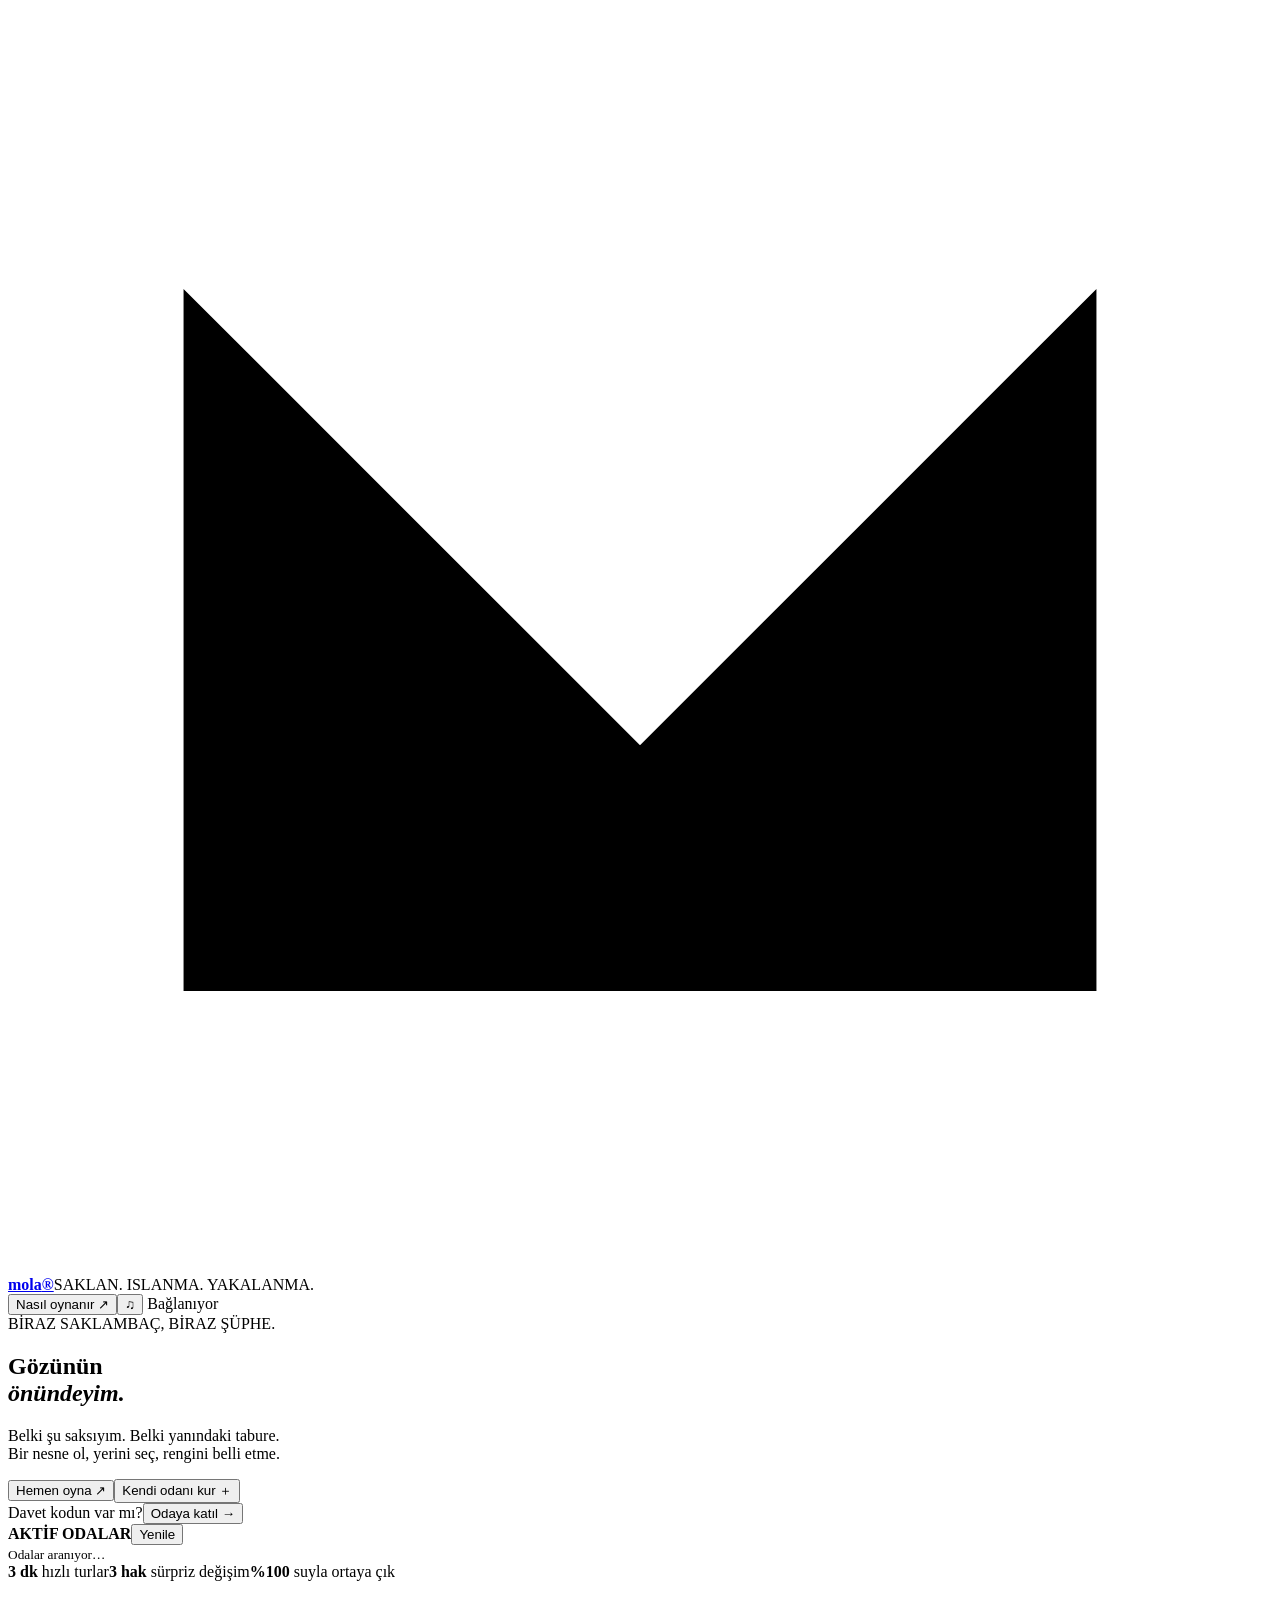
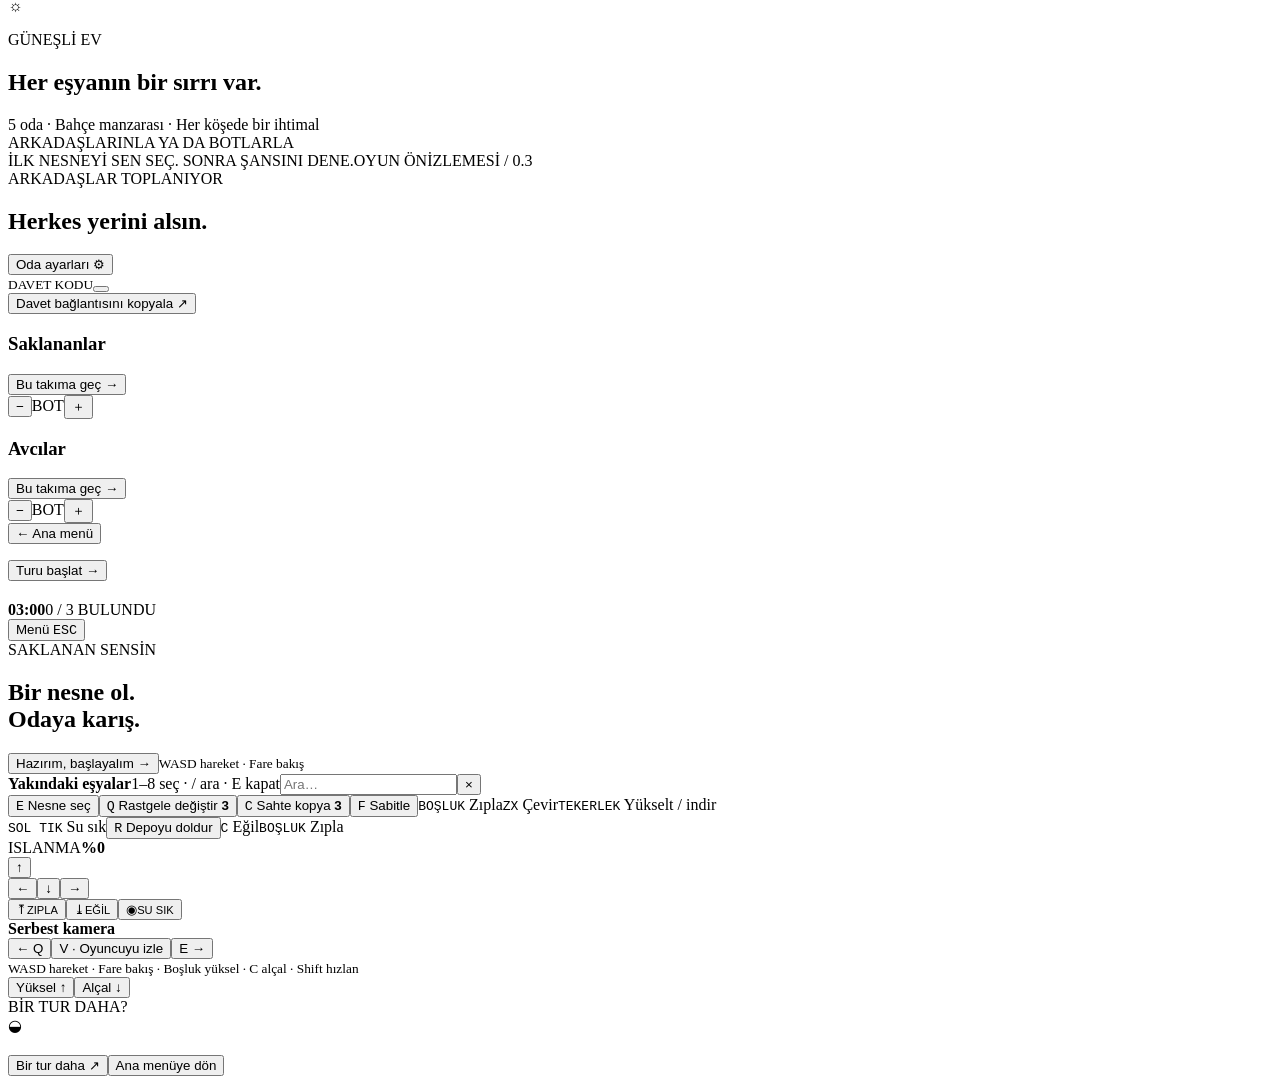
==== public/index.html @ 7c11d764 "Merge pull request #4 from alper50/main water drop affect, new character, physics improvements" ====
<!doctype html>
<html lang="tr"><head><meta charset="UTF-8"><meta name="viewport" content="width=device-width,initial-scale=1"><meta name="theme-color" content="#eee9dd"><title>MOLA — Gözünün önündeyim.</title><link rel="stylesheet" href="/style.css"></head><body>
<div id="scene"></div><div class="menu-shade"></div>
<header id="header"><a class="brand" href="/" aria-label="Mola ana sayfa"><svg viewBox="0 0 36 36" aria-hidden="true"><path d="M5 28V8l13 13L31 8v20"/></svg><b>mola<span>®</span></b></a><span class="brand-note">SAKLAN. ISLANMA. YAKALANMA.</span><nav><button id="help" class="text-btn">Nasıl oynanır <span>↗</span></button><button id="sound" class="round-btn" aria-label="Sesi aç">♫</button><span id="connection"><i></i> Bağlanıyor</span></nav></header>
<main id="home"><section class="hero"><div class="eyebrow"><i></i> BİRAZ SAKLAMBAÇ, BİRAZ ŞÜPHE.</div><h1>Gözünün<br><em>önündeyim.</em></h1><p>Belki şu saksıyım. Belki yanındaki tabure.<br>Bir nesne ol, yerini seç, rengini belli etme.</p><button id="quick" class="primary">Hemen oyna <span>↗</span></button><button id="create" class="secondary">Kendi odanı kur <span>＋</span></button><div class="join-line"><span>Davet kodun var mı?</span><button id="join-open" class="text-btn">Odaya katıl →</button></div><section class="room-browser" aria-labelledby="rooms-title"><div><strong id="rooms-title">AKTİF ODALAR</strong><button id="rooms-refresh" class="text-btn">Yenile</button></div><div id="active-rooms"><small>Odalar aranıyor…</small></div></section><div class="quick-facts"><span><b>3 dk</b> hızlı turlar</span><span><b>3 hak</b> sürpriz değişim</span><span><b>%100</b> suyla ortaya çık</span></div><p id="error" role="alert"></p></section><aside class="room-caption"><span class="sun-icon">☼</span><div><p>GÜNEŞLİ EV</p><h2>Her eşyanın bir sırrı var.</h2><span>5 oda · Bahçe manzarası · Her köşede bir ihtimal</span></div></aside><footer><div><span class="live-dot"></span> ARKADAŞLARINLA YA DA BOTLARLA</div><span>İLK NESNEYİ SEN SEÇ. SONRA ŞANSINI DENE.</span><span class="version">OYUN ÖNİZLEMESİ / 0.3</span></footer></main>
<section id="lobby" class="overlay hidden"><div class="lobby-panel"><div class="panel-top"><div><div class="eyebrow">ARKADAŞLAR TOPLANIYOR</div><h2>Herkes yerini alsın.</h2></div><button id="settings-open" class="secondary small">Oda ayarları ⚙</button></div><div class="room-bar"><div><small>DAVET KODU</small><button id="copy" title="Davet bağlantısını kopyala"></button></div><span id="lobby-settings"></span><button id="invite" class="text-btn">Davet bağlantısını kopyala ↗</button></div><div class="teams"><section><div class="team-heading"><h3><i class="hider-dot"></i> Saklananlar</h3><span id="hider-count"></span></div><div id="hider-roster" class="roster"></div><div class="team-actions"><button id="choose-hider" class="text-btn">Bu takıma geç →</button><div class="bot-controls"><button data-bot="hider" data-delta="-1" aria-label="Bir saklanan bot çıkar">−</button><span>BOT</span><button data-bot="hider" data-delta="1" aria-label="Bir saklanan bot ekle">＋</button></div></div></section><section><div class="team-heading"><h3><i class="hunter-dot"></i> Avcılar</h3><span id="hunter-count"></span></div><div id="hunter-roster" class="roster"></div><div class="team-actions"><button id="choose-hunter" class="text-btn">Bu takıma geç →</button><div class="bot-controls"><button data-bot="hunter" data-delta="-1" aria-label="Bir avcı bot çıkar">−</button><span>BOT</span><button data-bot="hunter" data-delta="1" aria-label="Bir avcı bot ekle">＋</button></div></div></section></div><div class="lobby-bottom"><button class="text-btn exit">← Ana menü</button><p id="waiting"></p><button id="start" class="primary">Turu başlat <span>→</span></button></div><p id="lobby-error" role="alert"></p></div></section>
<section id="hud" class="hidden"><div class="hud-top"><div class="role-block"><span class="eyebrow" id="phase"></span><h2 id="objective"></h2><span id="mini-objective"></span></div><div class="timer-block"><b id="timer">03:00</b><span id="score">0 / 3 BULUNDU</span></div><button id="pause" class="glass-btn">Menü <kbd>ESC</kbd></button></div><div id="crosshair"><i></i></div><div id="notification" role="status"></div><div id="hit-feedback"></div><div id="aim-label"></div><div id="brief-card" class="brief-card"><span class="eyebrow" id="brief-label">SAKLANAN SENSİN</span><h2 id="brief-title">Bir nesne ol.<br>Odaya karış.</h2><p id="brief-text"></p><div id="brief-rule"></div><button id="enter" class="primary">Hazırım, başlayalım <span>→</span></button><small id="look-help">WASD hareket · Fare bakış</small></div><div id="picker" class="hidden"><div class="picker-heading"><strong>Yakındaki eşyalar</strong><span id="picker-hint">1–8 seç · / ara · E kapat</span><label class="prop-search-label"><input id="prop-search" type="search" placeholder="Ara…" autocomplete="off"></label><button id="picker-close" aria-label="Nesne seçimini kapat">×</button></div><div id="nearby-props"></div></div><div class="hud-bottom"><div id="team-status"></div><div id="controls-hider" class="controls"><button id="pick-button"><kbd>E</kbd> Nesne seç</button><button id="shuffle-button"><kbd>Q</kbd> Rastgele değiştir <b id="change-count">3</b></button><button id="decoy-button" title="Turda 3 kez: kalıcı kopya bırak, uzaklaş"><kbd>C</kbd> Sahte kopya <b id="decoy-count">3</b></button><button id="lock-button"><kbd>F</kbd> <span>Sabitle</span></button><span><kbd>BOŞLUK</kbd> Zıpla</span><span><kbd>Z</kbd><kbd>X</kbd> Çevir</span><span><kbd>TEKERLEK</kbd> Yükselt / indir</span></div><div id="controls-hunter" class="controls"><span><kbd>SOL TIK</kbd> Su sık</span><button id="reload-button"><kbd>R</kbd> Depoyu doldur</button><span><kbd>C</kbd> Eğil</span><span><kbd>BOŞLUK</kbd> Zıpla</span></div><div class="meter"><div><span id="meter-label">ISLANMA</span><b id="meter-value">%0</b></div><div class="meter-track"><i id="meter-fill"></i></div><small id="meter-note"></small></div></div><div id="touch-controls"><div class="touch-move"><button data-key="w">↑</button><div><button data-key="a">←</button><button data-key="s">↓</button><button data-key="d">→</button></div></div><div class="touch-actions"><button id="touch-jump" data-key=" ">⤒<small>ZIPLA</small></button><button id="touch-crouch" data-key="c" class="hidden">⤓<small>EĞİL</small></button><button id="touch-fire">◉<small>SU SIK</small></button></div></div><div id="found-card" class="hidden"><strong id="spectator-label" aria-live="polite">Serbest kamera</strong><div class="spectator-buttons"><button id="spectator-prev" class="glass-btn" aria-label="Önceki oyuncu">← Q</button><button id="spectator-toggle" class="glass-btn">V · Oyuncuyu izle</button><button id="spectator-next" class="glass-btn" aria-label="Sonraki oyuncu">E →</button></div><small>WASD hareket · Fare bakış · Boşluk yüksel · C alçal · Shift hızlan</small><div class="spectator-touch"><button data-key=" " class="glass-btn">Yüksel ↑</button><button data-key="c" class="glass-btn">Alçal ↓</button></div></div></section>
<section id="result" class="overlay hidden"><div class="result-panel"><div class="eyebrow">BİR TUR DAHA?</div><div class="result-symbol">◒</div><h2 id="winner"></h2><p id="result-text"></p><div id="result-roster"></div><button id="again" class="primary">Bir tur daha <span>↗</span></button><button class="text-btn exit">Ana menüye dön</button></div></section>
<dialog id="play-dialog"><button class="close" data-close="play-dialog" aria-label="Kapat">×</button><div class="eyebrow" id="play-eyebrow">BİR TARAF SEÇ</div><h2 id="play-title">Bugün kim olacaksın?</h2><p class="muted" id="play-description">3'e 3 hızlı oyun. Eksik yerleri botlar tamamlar.</p><label class="field">OYUNDAKİ ADIN<input id="name" maxlength="18" value="Misafir" autocomplete="nickname"></label><div class="role-options"><button data-role="hider" class="selected" aria-pressed="true"><b>◈</b><strong>Saklanan</strong><span>Bir nesne ol.<br>Avcıları yanılt.</span></button><button data-role="hunter" aria-pressed="false"><b>⌖</b><strong>Avcı</strong><span>Su tabancanı al.<br>Şüpheli eşyaları bul.</span></button></div><div id="skin-field" class="map-selector compact"><span class="field-label">AVCI KARAKTERİN</span><div id="skin-grid" class="skin-grid" role="radiogroup" aria-label="Avcı karakteri seç"></div><small class="map-hint">Avcı olduğun turlarda bu karakteri kullanırsın; oturum boyunca değişmez.</small></div><div id="quick-map-field" class="map-selector compact"><span class="field-label">HARİTA</span><div id="quick-map-grid" class="map-grid" role="radiogroup" aria-label="Harita seç"></div></div><label id="join-code-field" class="field hidden">DAVET KODU<input id="code" maxlength="4" inputmode="numeric" pattern="[0-9]*" placeholder="4 haneli oda kodu" autocomplete="off"></label><button id="confirm-play" class="primary">Odaya gir <span>→</span></button><p id="play-error" role="alert"></p></dialog>
<dialog id="settings-dialog"><button class="close" data-close="settings-dialog" aria-label="Kapat">×</button><div class="eyebrow">OYUNUN KURALLARI SENDE</div><h2 id="settings-title">Kendi odanı kur.</h2><p class="muted">Küçük bir düello ya da kalabalık bir saklambaç.</p><div class="map-selector"><h3 class="settings-section">Mekân</h3><span class="field-label">HARİTA</span><div id="map-grid" class="map-grid" role="radiogroup" aria-label="Harita seç"></div><small class="map-hint">Konsept görselleri · oyun içi görüntü değildir</small><label class="field">TURLAR ARASINDA<select id="map-rotate"><option value="1" selected>Takımlar değişince harita da değişsin</option><option value="0">Hep aynı haritada kal</option></select><small>Yeni turda takımlar yer değiştirirken mekân da rastgele değişir; ezberlenen oda avantaj olmaz.</small></label><label class="field">EŞYA YOĞUNLUĞU<select id="density"><option value="lean" selected>Çok az · en akıcı</option><option value="light">Az</option><option value="normal">Normal</option><option value="dense">Yoğun</option><option value="packed">Tıklım tıklım</option></select><small id="density-note"></small></label></div><div class="settings-grid"><h3 class="settings-section full">Oyuncular</h3><label class="field">TAKIM BAŞINA OYUNCU<select id="team-size"></select><small>Her iki takımın kapasitesi eşittir; tur her tarafta bir kişi varsa başlar.</small></label><label class="field">TAKIM DAĞILIMI<select id="team-selection"><option value="choose">Oyuncular takımlarını seçsin</option><option value="auto">Otomatik dağıt</option></select><small>Yeni turda takımlar yer değiştirir.</small></label><label class="field">BOTLAR<select id="bot-mode"><option value="fill">Boş yerleri doldur</option><option value="off">Bot olmasın</option><option value="custom">Sayılarını ben seçeyim</option></select><small>Lobide bot ekleyip çıkarabilirsin.</small></label><label id="hider-bot-field" class="field">SAKLANAN BOT SAYISI<input id="hider-bots" type="number" value="2" min="0" max="12"></label><label id="hunter-bot-field" class="field">AVCI BOT SAYISI<input id="hunter-bots" type="number" value="3" min="0" max="12"></label><h3 class="settings-section full">Tur akışı</h3><label class="field">SAKLANMA SÜRESİ<select id="hide-seconds"><option value="10">10 saniye</option><option value="20" selected>20 saniye</option><option value="30">30 saniye</option><option value="45">45 saniye</option><option value="60">60 saniye</option></select></label><label class="field">TUR SÜRESİ<select id="round-seconds"><option value="60">1 dakika</option><option value="120">2 dakika</option><option value="180" selected>3 dakika</option><option value="240">4 dakika</option><option value="300">5 dakika</option><option value="600">10 dakika</option></select></label><h3 class="settings-section full">Denge</h3><label class="field full">HAZIR AYAR<select id="balance"><option value="balanced" selected>Dengeli · varsayılan</option><option value="hunter">Avcı lehine · çabuk bulunur</option><option value="hider">Saklanan lehine · zor bulunur</option><option value="custom">Kendim ayarlayayım</option></select><small id="balance-note"></small></label><label class="field balance-custom">ISLATMA DAYANIKLILIĞI<select id="reveal-hits"><option value="1">Tek isabet yeter</option><option value="2">2 isabet</option><option value="3" selected>3 isabet</option><option value="5">5 isabet</option><option value="10">10 isabet</option></select><small>Saklanan bir oyuncunun açığa çıkması için kaç isabet gerekir.</small></label><label class="field balance-custom">ISLANINCA KAÇIŞ HIZI<select id="escape-boost"><option value="1">Avcıyla aynı</option><option value="1.1" selected>1.1×</option><option value="1.25">1.25×</option><option value="1.5">1.5×</option><option value="2">2×</option></select><small>İlk isabeti yiyen saklananın kaçış hızı.</small></label><label class="field balance-custom">KIPIRDAMAYANIN İZİ<select id="idle-reveal"><option value="15">15 saniye</option><option value="30" selected>30 saniye</option><option value="45">45 saniye</option><option value="60">60 saniye</option><option value="0">Kapalı</option></select><small>Bu süre boyunca yer değiştirmeyen saklananın çevresinde kısa bir iz belirir.</small></label><label class="field balance-custom">GERÇEK EŞYA DAYANIKLILIĞI<select id="smash-hits"><option value="10">10 atış</option><option value="25">25 atış</option><option value="50" selected>50 atış</option><option value="100">100 atış</option><option value="200">200 atış</option><option value="0">Kapalı · hiç dağılmaz</option></select><small>Sahibi olmayan eşya bu kadar atıştan sonra dağılıp yok olur; oda boşalır, saklanacak yer azalır.</small></label><label class="field full">ISLANANIN SU İZİ<select id="water-trail"><option value="1" selected>Açık · ıslanan saklanan damlatır</option><option value="0">Kapalı</option></select><small>İlk isabeti yiyen saklanan yürüdükçe arkasında 5 saniye kalan su damlaları bırakır. Olduğu yerde duran damlatmaz; damlaları yalnızca avcılar ve damlayanın kendisi görür.</small></label></div><div class="settings-summary" id="settings-summary"></div><button id="save-settings" class="primary">Devam et <span>→</span></button><p id="settings-error" role="alert"></p></dialog>
<dialog id="guide"><button class="close" data-close="guide" aria-label="Kapat">×</button><div class="eyebrow">KURALLAR BİR DAKİKADA</div><h2>Gördüğün her eşya,<br><em>eşya olmayabilir.</em></h2><div class="rule-list"><article><span>01</span><div><h3>İlk nesneni kendin seç.</h3><p>Saklanırken eşyaların yanına git. E ile yakındaki nesneleri aç, birini seç ve onun yerini al. Hareket ederek konumunu ayarla; F ile sabitle.</p></div></article><article><span>02</span><div><h3>Üç kez şansını dene.</h3><p>Q ile farklı bir nesneye rastgele dönüş. Üç değişim hakkın var. Konumun ve biriken su korunur.</p></div></article><article><span>03</span><div><h3>Su tabancası gerçeği ortaya çıkarır.</h3><p>Avcılar sol tuşa basılı tutarak su sıkar. Hem normal eşyalar hem oyuncular ıslanır. Bir oyuncu %100 ıslandığında açığa çıkar ve elenir. R ile depo 2 saniyede dolar.</p></div></article></div><div class="rule-bottom"><b>Süre dolarsa saklananlar kazanır.</b><p>Hepsi bulunursa avcılar kazanır. Sonraki turda takımlar yer değiştirir. C ile turda üç kez süresiz sahte kopya bırakıp uzaklaşabilirsin; kopya tek isabette dağılır.</p></div></dialog>
<dialog id="pause-dialog"><button class="close" data-close="pause-dialog" aria-label="Kapat">×</button><div class="eyebrow">KISA BİR MOLA</div><h2>Oyun devam ediyor.</h2><p class="muted">Menü açıkken de turun süresi akıyor.</p><button id="resume" class="primary">Oyuna dön <span>→</span></button><button id="pause-sound" class="secondary">Sesi değiştir ♫</button><label class="field" id="quality-field">GÖRÜNTÜ KALİTESİ<select id="quality"><option value="high">Yüksek · tam gölge</option><option value="medium">Orta</option><option value="low">Düşük · en akıcı</option></select><small id="quality-note"></small></label><label class="field" id="shadow-field">GÖLGELER<select id="shadows"><option value="1">Açık</option><option value="0">Kapalı · en akıcı</option></select><small id="shadow-note"></small></label><button class="text-btn exit">Odadan ayrıl</button></dialog>
<div id="toast" role="status"></div><div id="fatal" class="hidden"></div><script src="/socket.io/socket.io.js"></script><script type="module" src="/app.js"></script></body></html>
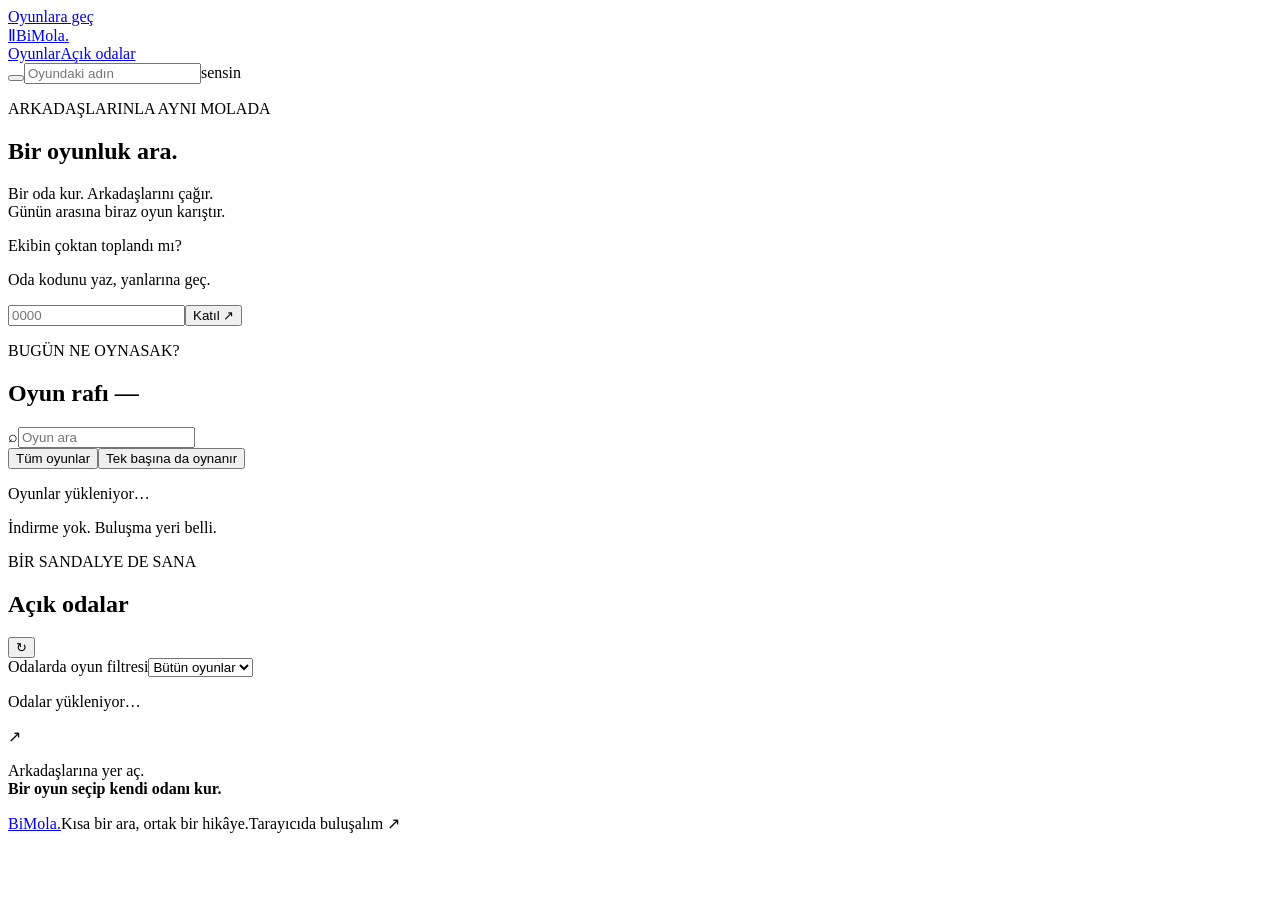
==== commit 81b17fb7: "ice tower game added and new character mechanism" ====
--- a/public/index.html
+++ b/public/index.html
@@ -1,13 +1,51 @@
 <!doctype html>
-<html lang="tr"><head><meta charset="UTF-8"><meta name="viewport" content="width=device-width,initial-scale=1"><meta name="theme-color" content="#eee9dd"><title>MOLA — Gözünün önündeyim.</title><link rel="stylesheet" href="/style.css"></head><body>
-<div id="scene"></div><div class="menu-shade"></div>
-<header id="header"><a class="brand" href="/" aria-label="Mola ana sayfa"><svg viewBox="0 0 36 36" aria-hidden="true"><path d="M5 28V8l13 13L31 8v20"/></svg><b>mola<span>®</span></b></a><span class="brand-note">SAKLAN. ISLANMA. YAKALANMA.</span><nav><button id="help" class="text-btn">Nasıl oynanır <span>↗</span></button><button id="sound" class="round-btn" aria-label="Sesi aç">♫</button><span id="connection"><i></i> Bağlanıyor</span></nav></header>
-<main id="home"><section class="hero"><div class="eyebrow"><i></i> BİRAZ SAKLAMBAÇ, BİRAZ ŞÜPHE.</div><h1>Gözünün<br><em>önündeyim.</em></h1><p>Belki şu saksıyım. Belki yanındaki tabure.<br>Bir nesne ol, yerini seç, rengini belli etme.</p><button id="quick" class="primary">Hemen oyna <span>↗</span></button><button id="create" class="secondary">Kendi odanı kur <span>＋</span></button><div class="join-line"><span>Davet kodun var mı?</span><button id="join-open" class="text-btn">Odaya katıl →</button></div><section class="room-browser" aria-labelledby="rooms-title"><div><strong id="rooms-title">AKTİF ODALAR</strong><button id="rooms-refresh" class="text-btn">Yenile</button></div><div id="active-rooms"><small>Odalar aranıyor…</small></div></section><div class="quick-facts"><span><b>3 dk</b> hızlı turlar</span><span><b>3 hak</b> sürpriz değişim</span><span><b>%100</b> suyla ortaya çık</span></div><p id="error" role="alert"></p></section><aside class="room-caption"><span class="sun-icon">☼</span><div><p>GÜNEŞLİ EV</p><h2>Her eşyanın bir sırrı var.</h2><span>5 oda · Bahçe manzarası · Her köşede bir ihtimal</span></div></aside><footer><div><span class="live-dot"></span> ARKADAŞLARINLA YA DA BOTLARLA</div><span>İLK NESNEYİ SEN SEÇ. SONRA ŞANSINI DENE.</span><span class="version">OYUN ÖNİZLEMESİ / 0.3</span></footer></main>
-<section id="lobby" class="overlay hidden"><div class="lobby-panel"><div class="panel-top"><div><div class="eyebrow">ARKADAŞLAR TOPLANIYOR</div><h2>Herkes yerini alsın.</h2></div><button id="settings-open" class="secondary small">Oda ayarları ⚙</button></div><div class="room-bar"><div><small>DAVET KODU</small><button id="copy" title="Davet bağlantısını kopyala"></button></div><span id="lobby-settings"></span><button id="invite" class="text-btn">Davet bağlantısını kopyala ↗</button></div><div class="teams"><section><div class="team-heading"><h3><i class="hider-dot"></i> Saklananlar</h3><span id="hider-count"></span></div><div id="hider-roster" class="roster"></div><div class="team-actions"><button id="choose-hider" class="text-btn">Bu takıma geç →</button><div class="bot-controls"><button data-bot="hider" data-delta="-1" aria-label="Bir saklanan bot çıkar">−</button><span>BOT</span><button data-bot="hider" data-delta="1" aria-label="Bir saklanan bot ekle">＋</button></div></div></section><section><div class="team-heading"><h3><i class="hunter-dot"></i> Avcılar</h3><span id="hunter-count"></span></div><div id="hunter-roster" class="roster"></div><div class="team-actions"><button id="choose-hunter" class="text-btn">Bu takıma geç →</button><div class="bot-controls"><button data-bot="hunter" data-delta="-1" aria-label="Bir avcı bot çıkar">−</button><span>BOT</span><button data-bot="hunter" data-delta="1" aria-label="Bir avcı bot ekle">＋</button></div></div></section></div><div class="lobby-bottom"><button class="text-btn exit">← Ana menü</button><p id="waiting"></p><button id="start" class="primary">Turu başlat <span>→</span></button></div><p id="lobby-error" role="alert"></p></div></section>
-<section id="hud" class="hidden"><div class="hud-top"><div class="role-block"><span class="eyebrow" id="phase"></span><h2 id="objective"></h2><span id="mini-objective"></span></div><div class="timer-block"><b id="timer">03:00</b><span id="score">0 / 3 BULUNDU</span></div><button id="pause" class="glass-btn">Menü <kbd>ESC</kbd></button></div><div id="crosshair"><i></i></div><div id="notification" role="status"></div><div id="hit-feedback"></div><div id="aim-label"></div><div id="brief-card" class="brief-card"><span class="eyebrow" id="brief-label">SAKLANAN SENSİN</span><h2 id="brief-title">Bir nesne ol.<br>Odaya karış.</h2><p id="brief-text"></p><div id="brief-rule"></div><button id="enter" class="primary">Hazırım, başlayalım <span>→</span></button><small id="look-help">WASD hareket · Fare bakış</small></div><div id="picker" class="hidden"><div class="picker-heading"><strong>Yakındaki eşyalar</strong><span id="picker-hint">1–8 seç · / ara · E kapat</span><label class="prop-search-label"><input id="prop-search" type="search" placeholder="Ara…" autocomplete="off"></label><button id="picker-close" aria-label="Nesne seçimini kapat">×</button></div><div id="nearby-props"></div></div><div class="hud-bottom"><div id="team-status"></div><div id="controls-hider" class="controls"><button id="pick-button"><kbd>E</kbd> Nesne seç</button><button id="shuffle-button"><kbd>Q</kbd> Rastgele değiştir <b id="change-count">3</b></button><button id="decoy-button" title="Turda 3 kez: kalıcı kopya bırak, uzaklaş"><kbd>C</kbd> Sahte kopya <b id="decoy-count">3</b></button><button id="lock-button"><kbd>F</kbd> <span>Sabitle</span></button><span><kbd>BOŞLUK</kbd> Zıpla</span><span><kbd>Z</kbd><kbd>X</kbd> Çevir</span><span><kbd>TEKERLEK</kbd> Yükselt / indir</span></div><div id="controls-hunter" class="controls"><span><kbd>SOL TIK</kbd> Su sık</span><button id="reload-button"><kbd>R</kbd> Depoyu doldur</button><span><kbd>C</kbd> Eğil</span><span><kbd>BOŞLUK</kbd> Zıpla</span></div><div class="meter"><div><span id="meter-label">ISLANMA</span><b id="meter-value">%0</b></div><div class="meter-track"><i id="meter-fill"></i></div><small id="meter-note"></small></div></div><div id="touch-controls"><div class="touch-move"><button data-key="w">↑</button><div><button data-key="a">←</button><button data-key="s">↓</button><button data-key="d">→</button></div></div><div class="touch-actions"><button id="touch-jump" data-key=" ">⤒<small>ZIPLA</small></button><button id="touch-crouch" data-key="c" class="hidden">⤓<small>EĞİL</small></button><button id="touch-fire">◉<small>SU SIK</small></button></div></div><div id="found-card" class="hidden"><strong id="spectator-label" aria-live="polite">Serbest kamera</strong><div class="spectator-buttons"><button id="spectator-prev" class="glass-btn" aria-label="Önceki oyuncu">← Q</button><button id="spectator-toggle" class="glass-btn">V · Oyuncuyu izle</button><button id="spectator-next" class="glass-btn" aria-label="Sonraki oyuncu">E →</button></div><small>WASD hareket · Fare bakış · Boşluk yüksel · C alçal · Shift hızlan</small><div class="spectator-touch"><button data-key=" " class="glass-btn">Yüksel ↑</button><button data-key="c" class="glass-btn">Alçal ↓</button></div></div></section>
-<section id="result" class="overlay hidden"><div class="result-panel"><div class="eyebrow">BİR TUR DAHA?</div><div class="result-symbol">◒</div><h2 id="winner"></h2><p id="result-text"></p><div id="result-roster"></div><button id="again" class="primary">Bir tur daha <span>↗</span></button><button class="text-btn exit">Ana menüye dön</button></div></section>
-<dialog id="play-dialog"><button class="close" data-close="play-dialog" aria-label="Kapat">×</button><div class="eyebrow" id="play-eyebrow">BİR TARAF SEÇ</div><h2 id="play-title">Bugün kim olacaksın?</h2><p class="muted" id="play-description">3'e 3 hızlı oyun. Eksik yerleri botlar tamamlar.</p><label class="field">OYUNDAKİ ADIN<input id="name" maxlength="18" value="Misafir" autocomplete="nickname"></label><div class="role-options"><button data-role="hider" class="selected" aria-pressed="true"><b>◈</b><strong>Saklanan</strong><span>Bir nesne ol.<br>Avcıları yanılt.</span></button><button data-role="hunter" aria-pressed="false"><b>⌖</b><strong>Avcı</strong><span>Su tabancanı al.<br>Şüpheli eşyaları bul.</span></button></div><div id="skin-field" class="map-selector compact"><span class="field-label">AVCI KARAKTERİN</span><div id="skin-grid" class="skin-grid" role="radiogroup" aria-label="Avcı karakteri seç"></div><small class="map-hint">Avcı olduğun turlarda bu karakteri kullanırsın; oturum boyunca değişmez.</small></div><div id="quick-map-field" class="map-selector compact"><span class="field-label">HARİTA</span><div id="quick-map-grid" class="map-grid" role="radiogroup" aria-label="Harita seç"></div></div><label id="join-code-field" class="field hidden">DAVET KODU<input id="code" maxlength="4" inputmode="numeric" pattern="[0-9]*" placeholder="4 haneli oda kodu" autocomplete="off"></label><button id="confirm-play" class="primary">Odaya gir <span>→</span></button><p id="play-error" role="alert"></p></dialog>
-<dialog id="settings-dialog"><button class="close" data-close="settings-dialog" aria-label="Kapat">×</button><div class="eyebrow">OYUNUN KURALLARI SENDE</div><h2 id="settings-title">Kendi odanı kur.</h2><p class="muted">Küçük bir düello ya da kalabalık bir saklambaç.</p><div class="map-selector"><h3 class="settings-section">Mekân</h3><span class="field-label">HARİTA</span><div id="map-grid" class="map-grid" role="radiogroup" aria-label="Harita seç"></div><small class="map-hint">Konsept görselleri · oyun içi görüntü değildir</small><label class="field">TURLAR ARASINDA<select id="map-rotate"><option value="1" selected>Takımlar değişince harita da değişsin</option><option value="0">Hep aynı haritada kal</option></select><small>Yeni turda takımlar yer değiştirirken mekân da rastgele değişir; ezberlenen oda avantaj olmaz.</small></label><label class="field">EŞYA YOĞUNLUĞU<select id="density"><option value="lean" selected>Çok az · en akıcı</option><option value="light">Az</option><option value="normal">Normal</option><option value="dense">Yoğun</option><option value="packed">Tıklım tıklım</option></select><small id="density-note"></small></label></div><div class="settings-grid"><h3 class="settings-section full">Oyuncular</h3><label class="field">TAKIM BAŞINA OYUNCU<select id="team-size"></select><small>Her iki takımın kapasitesi eşittir; tur her tarafta bir kişi varsa başlar.</small></label><label class="field">TAKIM DAĞILIMI<select id="team-selection"><option value="choose">Oyuncular takımlarını seçsin</option><option value="auto">Otomatik dağıt</option></select><small>Yeni turda takımlar yer değiştirir.</small></label><label class="field">BOTLAR<select id="bot-mode"><option value="fill">Boş yerleri doldur</option><option value="off">Bot olmasın</option><option value="custom">Sayılarını ben seçeyim</option></select><small>Lobide bot ekleyip çıkarabilirsin.</small></label><label id="hider-bot-field" class="field">SAKLANAN BOT SAYISI<input id="hider-bots" type="number" value="2" min="0" max="12"></label><label id="hunter-bot-field" class="field">AVCI BOT SAYISI<input id="hunter-bots" type="number" value="3" min="0" max="12"></label><h3 class="settings-section full">Tur akışı</h3><label class="field">SAKLANMA SÜRESİ<select id="hide-seconds"><option value="10">10 saniye</option><option value="20" selected>20 saniye</option><option value="30">30 saniye</option><option value="45">45 saniye</option><option value="60">60 saniye</option></select></label><label class="field">TUR SÜRESİ<select id="round-seconds"><option value="60">1 dakika</option><option value="120">2 dakika</option><option value="180" selected>3 dakika</option><option value="240">4 dakika</option><option value="300">5 dakika</option><option value="600">10 dakika</option></select></label><h3 class="settings-section full">Denge</h3><label class="field full">HAZIR AYAR<select id="balance"><option value="balanced" selected>Dengeli · varsayılan</option><option value="hunter">Avcı lehine · çabuk bulunur</option><option value="hider">Saklanan lehine · zor bulunur</option><option value="custom">Kendim ayarlayayım</option></select><small id="balance-note"></small></label><label class="field balance-custom">ISLATMA DAYANIKLILIĞI<select id="reveal-hits"><option value="1">Tek isabet yeter</option><option value="2">2 isabet</option><option value="3" selected>3 isabet</option><option value="5">5 isabet</option><option value="10">10 isabet</option></select><small>Saklanan bir oyuncunun açığa çıkması için kaç isabet gerekir.</small></label><label class="field balance-custom">ISLANINCA KAÇIŞ HIZI<select id="escape-boost"><option value="1">Avcıyla aynı</option><option value="1.1" selected>1.1×</option><option value="1.25">1.25×</option><option value="1.5">1.5×</option><option value="2">2×</option></select><small>İlk isabeti yiyen saklananın kaçış hızı.</small></label><label class="field balance-custom">KIPIRDAMAYANIN İZİ<select id="idle-reveal"><option value="15">15 saniye</option><option value="30" selected>30 saniye</option><option value="45">45 saniye</option><option value="60">60 saniye</option><option value="0">Kapalı</option></select><small>Bu süre boyunca yer değiştirmeyen saklananın çevresinde kısa bir iz belirir.</small></label><label class="field balance-custom">GERÇEK EŞYA DAYANIKLILIĞI<select id="smash-hits"><option value="10">10 atış</option><option value="25">25 atış</option><option value="50" selected>50 atış</option><option value="100">100 atış</option><option value="200">200 atış</option><option value="0">Kapalı · hiç dağılmaz</option></select><small>Sahibi olmayan eşya bu kadar atıştan sonra dağılıp yok olur; oda boşalır, saklanacak yer azalır.</small></label><label class="field full">ISLANANIN SU İZİ<select id="water-trail"><option value="1" selected>Açık · ıslanan saklanan damlatır</option><option value="0">Kapalı</option></select><small>İlk isabeti yiyen saklanan yürüdükçe arkasında 5 saniye kalan su damlaları bırakır. Olduğu yerde duran damlatmaz; damlaları yalnızca avcılar ve damlayanın kendisi görür.</small></label></div><div class="settings-summary" id="settings-summary"></div><button id="save-settings" class="primary">Devam et <span>→</span></button><p id="settings-error" role="alert"></p></dialog>
-<dialog id="guide"><button class="close" data-close="guide" aria-label="Kapat">×</button><div class="eyebrow">KURALLAR BİR DAKİKADA</div><h2>Gördüğün her eşya,<br><em>eşya olmayabilir.</em></h2><div class="rule-list"><article><span>01</span><div><h3>İlk nesneni kendin seç.</h3><p>Saklanırken eşyaların yanına git. E ile yakındaki nesneleri aç, birini seç ve onun yerini al. Hareket ederek konumunu ayarla; F ile sabitle.</p></div></article><article><span>02</span><div><h3>Üç kez şansını dene.</h3><p>Q ile farklı bir nesneye rastgele dönüş. Üç değişim hakkın var. Konumun ve biriken su korunur.</p></div></article><article><span>03</span><div><h3>Su tabancası gerçeği ortaya çıkarır.</h3><p>Avcılar sol tuşa basılı tutarak su sıkar. Hem normal eşyalar hem oyuncular ıslanır. Bir oyuncu %100 ıslandığında açığa çıkar ve elenir. R ile depo 2 saniyede dolar.</p></div></article></div><div class="rule-bottom"><b>Süre dolarsa saklananlar kazanır.</b><p>Hepsi bulunursa avcılar kazanır. Sonraki turda takımlar yer değiştirir. C ile turda üç kez süresiz sahte kopya bırakıp uzaklaşabilirsin; kopya tek isabette dağılır.</p></div></dialog>
-<dialog id="pause-dialog"><button class="close" data-close="pause-dialog" aria-label="Kapat">×</button><div class="eyebrow">KISA BİR MOLA</div><h2>Oyun devam ediyor.</h2><p class="muted">Menü açıkken de turun süresi akıyor.</p><button id="resume" class="primary">Oyuna dön <span>→</span></button><button id="pause-sound" class="secondary">Sesi değiştir ♫</button><label class="field" id="quality-field">GÖRÜNTÜ KALİTESİ<select id="quality"><option value="high">Yüksek · tam gölge</option><option value="medium">Orta</option><option value="low">Düşük · en akıcı</option></select><small id="quality-note"></small></label><label class="field" id="shadow-field">GÖLGELER<select id="shadows"><option value="1">Açık</option><option value="0">Kapalı · en akıcı</option></select><small id="shadow-note"></small></label><button class="text-btn exit">Odadan ayrıl</button></dialog>
-<div id="toast" role="status"></div><div id="fatal" class="hidden"></div><script src="/socket.io/socket.io.js"></script><script type="module" src="/app.js"></script></body></html>
+<html lang="tr">
+<head>
+  <meta charset="UTF-8">
+  <meta name="viewport" content="width=device-width, initial-scale=1">
+  <meta name="theme-color" content="#f3f4fc">
+  <meta name="description" content="BiMola: arkadaşlarınla tarayıcıdan oynayabileceğin çok oyunculu oyunlar. Bir oyun seç, bir oda kur, birlikte mola ver.">
+  <title>BiMola · Bir oyunluk ara.</title>
+  <link rel="stylesheet" href="/platform/lobby.css">
+  <script type="module" src="/platform/lobby.js"></script>
+</head>
+<body>
+  <a class="skip" href="#games">Oyunlara geç</a>
+  <div class="page">
+    <header class="header">
+      <a class="brand" href="/" aria-label="BiMola ana sayfa"><span class="brand-mark" aria-hidden="true">Ⅱ</span>BiMola<span class="brand-dot">.</span></a>
+      <nav aria-label="Ana menü"><a href="#games">Oyunlar</a><a href="#rooms">Açık odalar</a></nav>
+      <div class="profile"><button id="character" class="character-button" type="button" title="Karakterini değiştir" aria-label="BiMola karakterin. Değiştirmek için seç."></button><input id="nickname" aria-label="Oyundaki adın" placeholder="Oyundaki adın" maxlength="18" autocomplete="nickname"><span class="profile-note">sensin</span></div>
+    </header>
+    <main>
+      <section class="intro" aria-labelledby="title">
+        <div><p class="eyebrow">ARKADAŞLARINLA AYNI MOLADA</p><h1 id="title">Bir oyunluk <span>ara.</span></h1><p class="intro-copy">Bir oda kur. Arkadaşlarını çağır.<br>Günün arasına biraz oyun karıştır.</p></div>
+        <form id="join-form" class="invite">
+          <label for="room-code">Ekibin çoktan toplandı mı?</label><p>Oda kodunu yaz, yanlarına geç.</p>
+          <div class="code-entry"><input id="room-code" inputmode="numeric" pattern="[0-9]{4}" maxlength="4" placeholder="0000" aria-label="4 haneli oda kodu" required autocomplete="off"><button id="join-button" type="submit">Katıl <span aria-hidden="true">↗</span></button></div>
+          <p id="join-error" class="error" role="alert"></p>
+        </form>
+      </section>
+      <div class="content">
+        <section id="games" aria-labelledby="games-heading">
+          <div class="section-heading"><div><span class="eyebrow">BUGÜN NE OYNASAK?</span><h2 id="games-heading">Oyun rafı <span id="game-count" class="count">—</span></h2></div><label class="search"><span aria-hidden="true">⌕</span><input id="search" type="search" placeholder="Oyun ara" aria-label="Oyun ara"></label></div>
+          <div id="filters" class="filters" role="group" aria-label="Oyun türü"><button type="button" data-filter="all" aria-pressed="true">Tüm oyunlar</button><button type="button" data-filter="bots" aria-pressed="false">Tek başına da oynanır</button></div>
+          <p id="catalog-status" class="status" role="status">Oyunlar yükleniyor…</p><button id="catalog-retry" class="quiet" hidden>Tekrar dene</button>
+          <div id="game-grid" class="game-grid" aria-busy="true"></div>
+          <p class="shelf-note">İndirme yok. Buluşma yeri belli.</p>
+        </section>
+        <aside id="rooms" class="rooms" aria-labelledby="rooms-heading">
+          <div class="section-heading"><div><span class="eyebrow">BİR SANDALYE DE SANA</span><h2 id="rooms-heading">Açık odalar</h2></div><button id="refresh" class="refresh" aria-label="Odaları yenile" title="Odaları yenile">↻</button></div>
+          <label class="room-filter"><span class="sr-only">Odalarda oyun filtresi</span><select id="room-game"><option value="">Bütün oyunlar</option></select></label>
+          <p id="room-status" class="status" role="status">Odalar yükleniyor…</p>
+          <div id="room-list" class="room-list" aria-busy="true"></div>
+          <div class="room-tip"><span aria-hidden="true">↗</span><p>Arkadaşlarına yer aç.<br><strong>Bir oyun seçip kendi odanı kur.</strong></p></div>
+        </aside>
+      </div>
+    </main>
+    <footer><a class="brand small-brand" href="/">BiMola.</a><span>Kısa bir ara, ortak bir hikâye.</span><span>Tarayıcıda buluşalım <span aria-hidden="true">↗</span></span></footer>
+  </div>
+  <template id="game-template"><article class="game-card"><a class="game-cover" tabindex="-1" aria-hidden="true"><img alt="" loading="lazy" decoding="async" width="960" height="600"><span class="cover-label"></span><span class="cover-arrow" aria-hidden="true">↗</span></a><div class="game-info"><div class="game-meta"></div><h3></h3><p class="game-description"></p><div class="game-bottom"><span class="game-input"></span><a class="play-link">Oyuna gir <span aria-hidden="true">↗</span></a></div></div></article></template>
+  <noscript><p class="noscript">Oyunları görmek ve odalara katılmak için tarayıcında JavaScript’i etkinleştir.</p></noscript>
+</body>
+</html>
